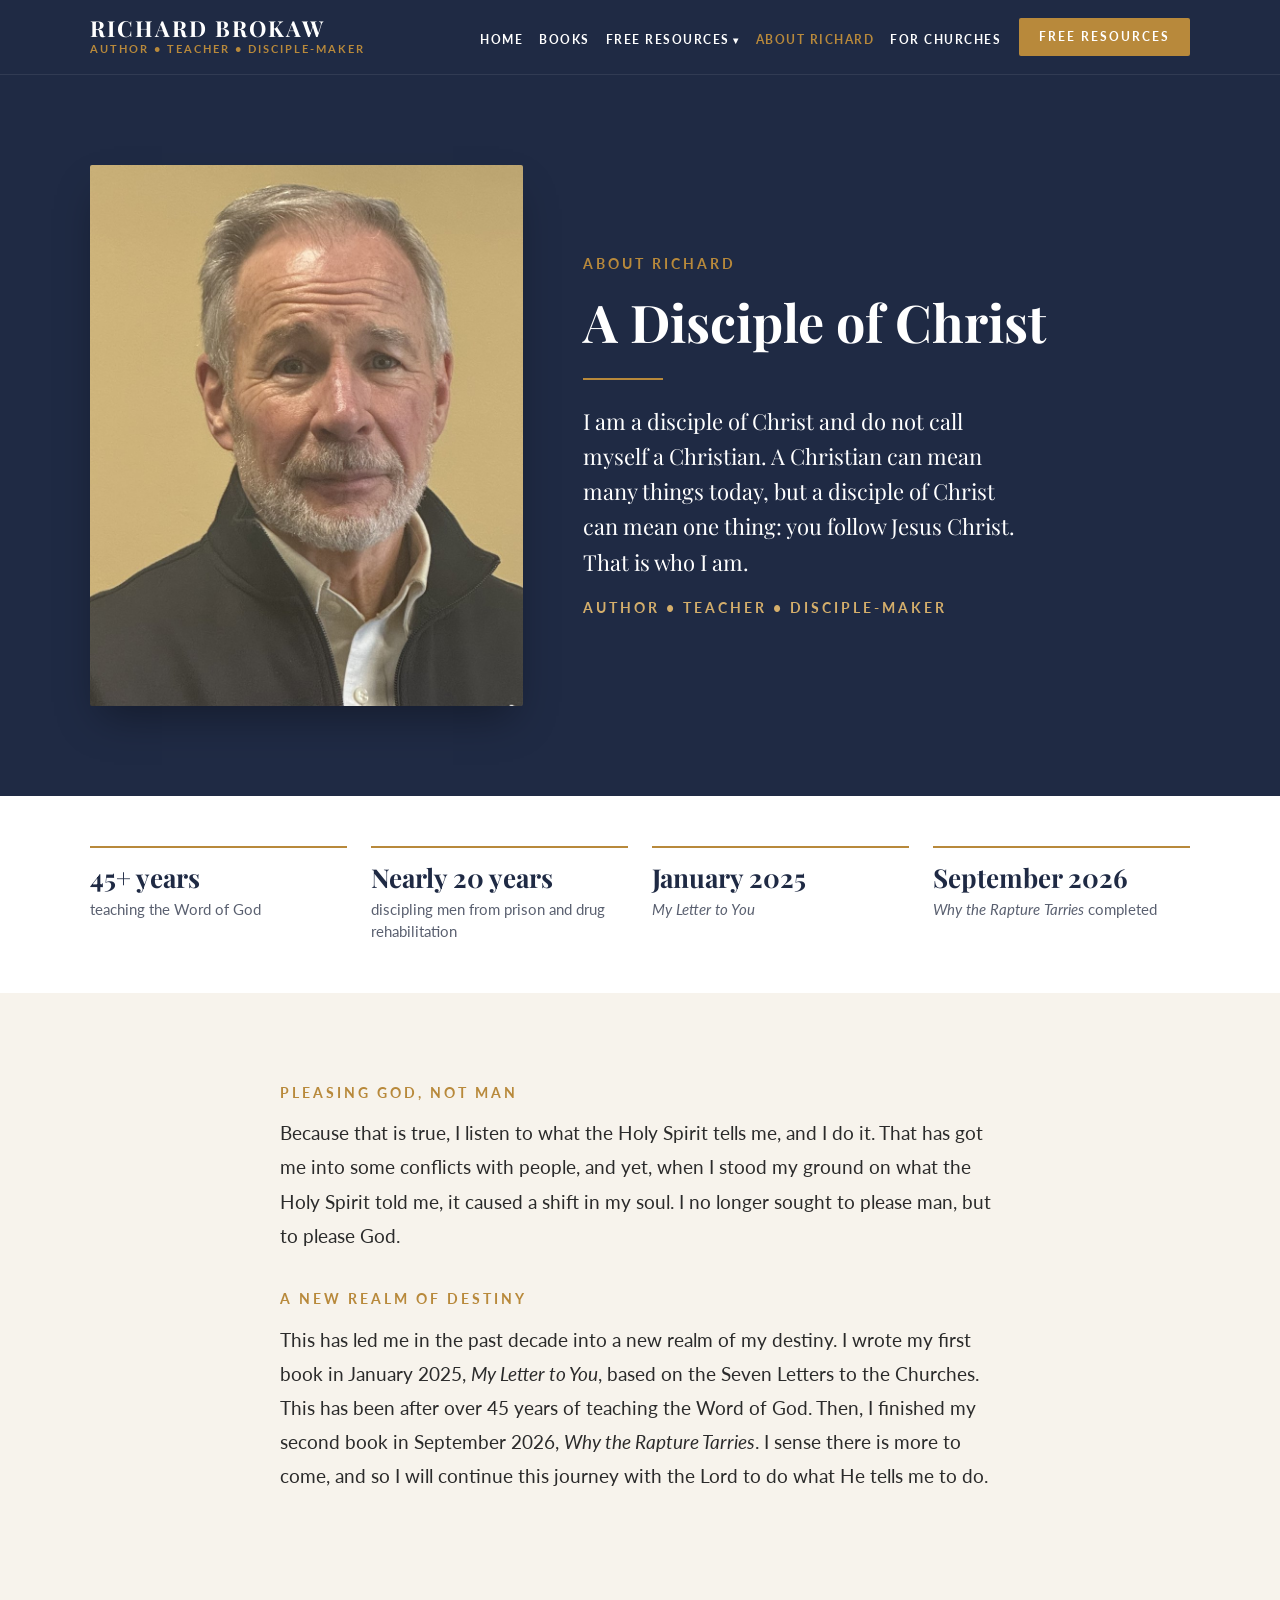
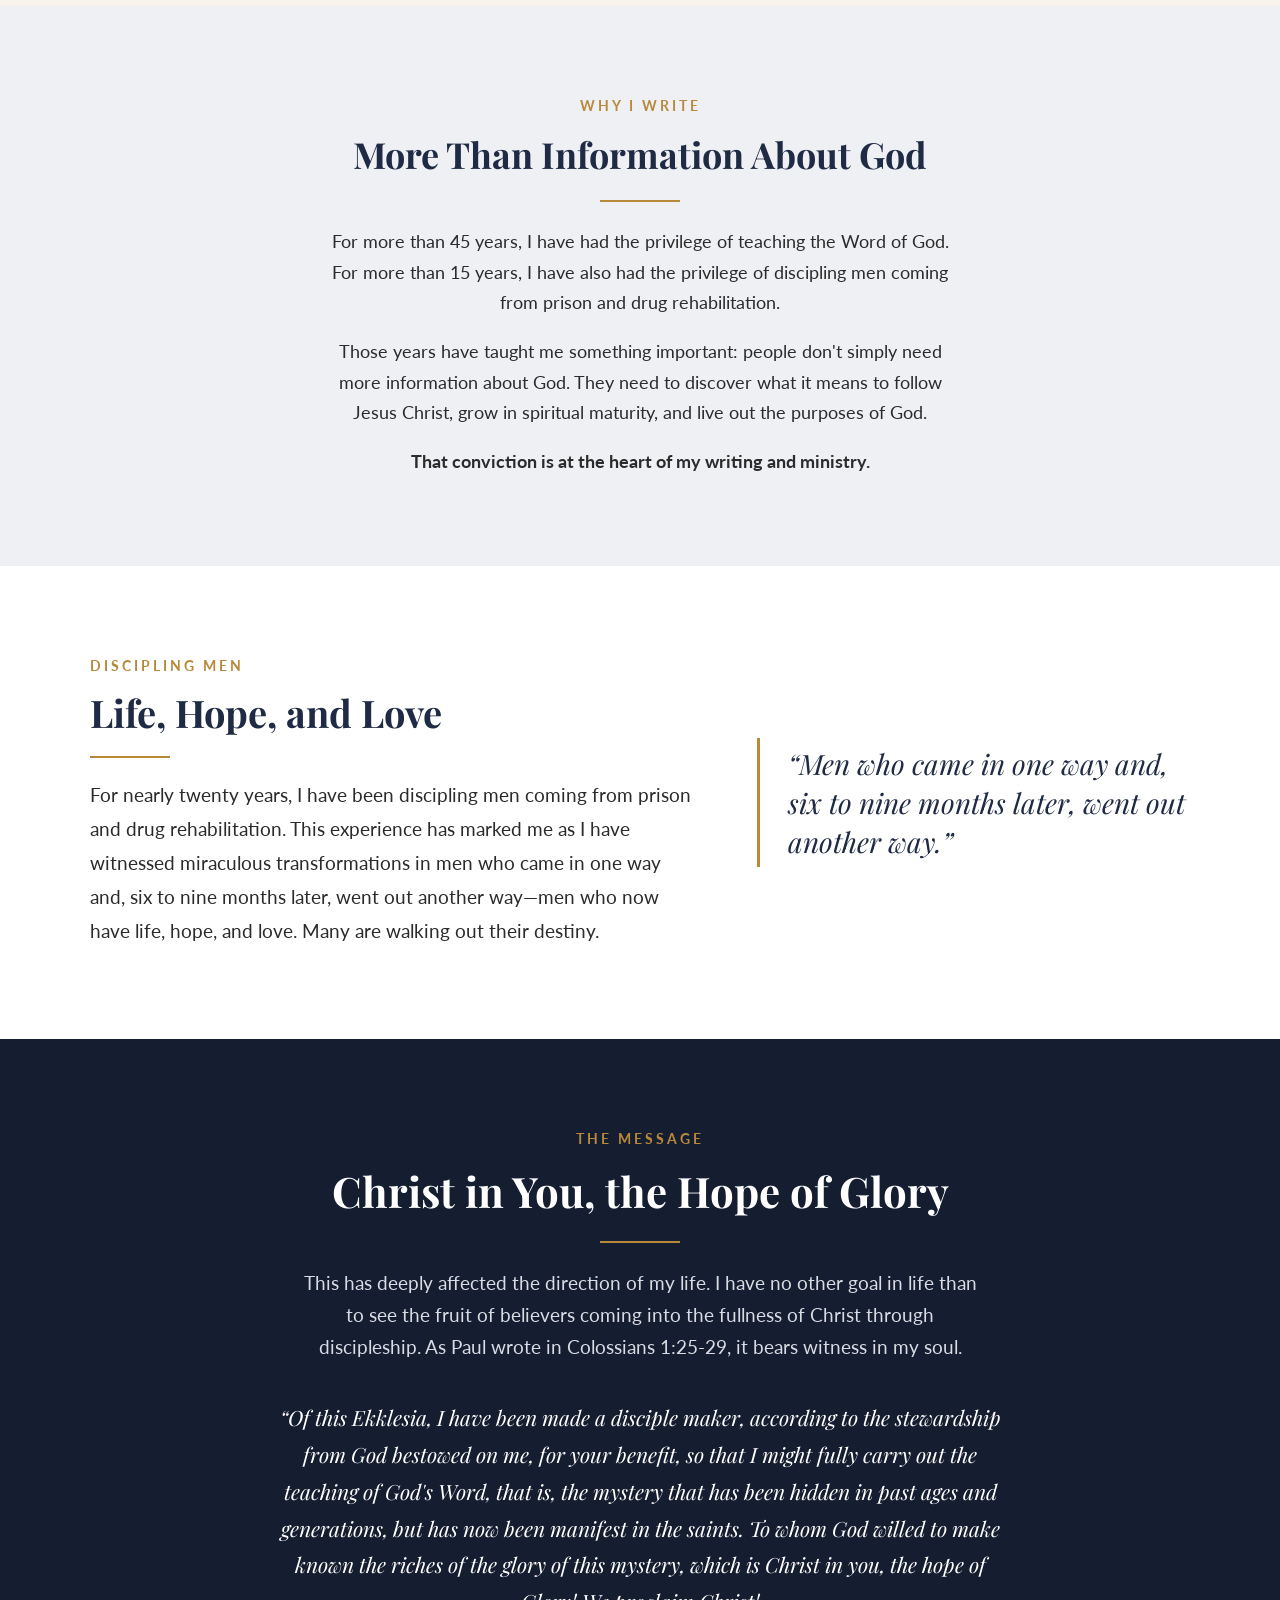
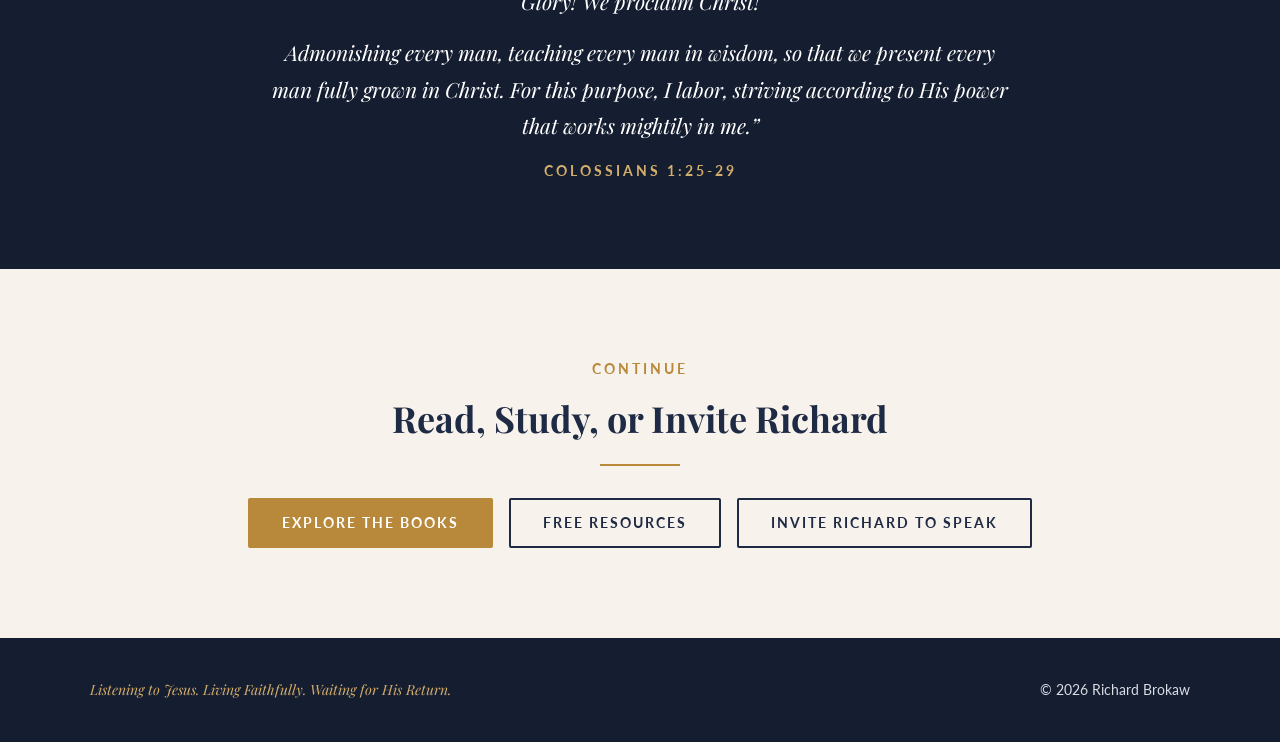
==== about-richard/index.html @ 41c7e585 "Richard Brokaw website for GitHub Pages Static site: home, books (with interactive sample reader), a" ====
<!DOCTYPE html>

<html lang="en"><head>
<meta charset="utf-8"/>
<meta content="width=device-width, initial-scale=1, viewport-fit=cover" name="viewport"/>

<title>About Richard · Richard Brokaw</title><meta content="Richard Brokaw: a disciple of Christ, Bible teacher for more than 45 years, and a disciple-maker among men coming from prison and drug rehabilitation." name="description"/>
<link href="https://fonts.googleapis.com/css2?family=Lato:ital,wght@0,400;0,700;1,400&amp;family=Playfair+Display:ital,wght@0,700;1,400&amp;display=swap" rel="stylesheet"/>
<link href="../assets/site.css" rel="stylesheet"/>
<style>:root{padding-top:env(safe-area-inset-top,0px);padding-bottom:env(safe-area-inset-bottom,0px);color-scheme:light} [hidden]{display:none!important} img{max-width:100%}</style>
<link href="../assets/favicon.svg" rel="icon" type="image/svg+xml"/><meta content="#1F2A44" name="theme-color"/></head><body>

<header>
<div class="wrap head">
<a class="brand" href="../"><b>Richard Brokaw</b><span>Author • Teacher • Disciple-Maker</span></a>
<button aria-controls="site-nav" aria-expanded="false" class="menu-toggle" id="menu-toggle">Menu</button>
<nav aria-label="Main" id="site-nav">
<ul>
<li><a href="../">Home</a></li>
<li><a href="../books/">Books</a></li>
<li class="has-sub"><a href="../free_resources/">Free Resources</a><ul class="sub">
<li><a href="../free_resources/">All Free Resources</a></li>
<li><a href="../free_resources/prayer_for_the_babies/">Prayer for the Babies</a></li></ul></li>
<li><a aria-current="page" href="../about-richard/">About Richard</a></li>
<li><a href="../#ministry">For Churches</a></li>
</ul>
<a class="btn" href="../free_resources/">Free Resources</a>
</nav>
</div>
</header>
<main>
<section class="dark ab-hero">
<div class="wrap grid">
<img alt="Richard Brokaw" class="photo shot" height="1125" src="../images/richard-headshot.jpg" width="900"/>
<div class="stack">
<p class="eyebrow">About Richard</p>
<h1>A Disciple of Christ</h1>
<hr class="rule"/>
<p class="open">I am a disciple of Christ and do not call myself a Christian. A Christian can mean many things today, but a disciple of Christ can mean one thing: you follow Jesus Christ. That is who I am.</p>
<p class="eyebrow" style="color:var(--gold-soft)">Author • Teacher • Disciple-Maker</p>
</div>
</div>
</section>
<section aria-label="Milestones" class="miles">
<div class="wrap">
<div class="mile"><b>45+ years</b><span>teaching the Word of God</span></div><div class="mile"><b>Nearly 20 years</b><span>discipling men from prison and drug rehabilitation</span></div><div class="mile"><b>January 2025</b><span><em>My Letter to You</em></span></div><div class="mile"><b>September 2026</b><span><em>Why the Rapture Tarries</em> completed</span></div>
</div>
</section>
<section class="story">
<div class="wrap">
<p class="eyebrow">Pleasing God, Not Man</p>
<p>Because that is true, I listen to what the Holy Spirit tells me, and I do it. That has got me into some conflicts with people, and yet, when I stood my ground on what the Holy Spirit told me, it caused a shift in my soul. I no longer sought to please man, but to please God.</p>
<p class="eyebrow">A New Realm of Destiny</p>
<p>This has led me in the past decade into a new realm of my destiny. I wrote my first book in January 2025, <em>My Letter to You</em>, based on the Seven Letters to the Churches. This has been after over 45 years of teaching the Word of God. Then, I finished my second book in September 2026, <em>Why the Rapture Tarries</em>. I sense there is more to come, and so I will continue this journey with the Lord to do what He tells me to do.</p>
</div>
</section>
<section class="why alt" id="why-i-write">
<div class="wrap center stack">
<p class="eyebrow">Why I Write</p>
<h2>More Than Information About God</h2>
<hr class="rule"/>
<div class="copy">
<p>For more than 45 years, I have had the privilege of teaching the Word of God. For more than 15 years, I have also had the privilege of discipling men coming from prison and drug rehabilitation.</p>
<p>Those years have taught me something important: people don't simply need more information about God. They need to discover what it means to follow Jesus Christ, grow in spiritual maturity, and live out the purposes of God.</p>
<p><strong>That conviction is at the heart of my writing and ministry.</strong></p>
</div>
</div>
</section>
<section class="men">
<div class="wrap grid">
<div class="copy">
<p class="eyebrow">Discipling Men</p>
<h2>Life, Hope, and Love</h2>
<hr class="rule"/>
<p>For nearly twenty years, I have been discipling men coming from prison and drug rehabilitation. This experience has marked me as I have witnessed miraculous transformations in men who came in one way and, six to nine months later, went out another way—men who now have life, hope, and love. Many are walking out their destiny.</p>
</div>
<blockquote>“Men who came in one way and, six to nine months later, went out another way.”</blockquote>
</div>
</section>
<section class="dark msg" id="the-message">
<div class="wrap narrow center stack">
<p class="eyebrow">The Message</p>
<h2>Christ in You, the Hope of Glory</h2>
<hr class="rule"/>
<p class="goal">This has deeply affected the direction of my life. I have no other goal in life than to see the fruit of believers coming into the fullness of Christ through discipleship. As Paul wrote in Colossians 1:25-29, it bears witness in my soul.</p>
<blockquote><p>“Of this Ekklesia, I have been made a disciple maker, according to the stewardship from God bestowed on me, for your benefit, so that I might fully carry out the teaching of God's Word, that is, the mystery that has been hidden in past ages and generations, but has now been manifest in the saints. To whom God willed to make known the riches of the glory of this mystery, which is Christ in you, the hope of Glory! We proclaim Christ!</p><p>Admonishing every man, teaching every man in wisdom, so that we present every man fully grown in Christ. For this purpose, I labor, striving according to His power that works mightily in me.”</p></blockquote>
<cite>Colossians 1:25-29</cite>
</div>
</section>
<section class="next">
<div class="wrap center stack">
<p class="eyebrow">Continue</p>
<h2>Read, Study, or Invite Richard</h2>
<hr class="rule"/>
<div class="btn-row" style="justify-content:center">
<a class="btn" href="../books/">Explore the Books</a>
<a class="btn ghost" href="../free_resources/">Free Resources</a>
<a class="btn ghost" href="../#ministry">Invite Richard to Speak</a>
</div>
</div>
</section>
</main>
<footer><div class="wrap"><span><em>Listening to Jesus. Living Faithfully. Waiting for His Return.</em></span><span>© 2026 Richard Brokaw</span></div></footer>

<script src="../assets/config.js"></script><script src="../assets/site.js"></script></body></html>
---- assets/site.css ----
/* Layout: full-width colour bands, 1140px content column, alternating navy / light sections like the Elementor build.
   Single-theme on purpose: this previews the real site's fixed palette. */
:root {
  --navy: #1F2A44;
  --navy-dark: #151D30;
  --gold: #B8893B;
  --gold-soft: #D4AE6B;
  --cream: #F7F3EC;
  --mist: #EEF0F4;
  --white: #FFFFFF;
  --ink: #2B2B2B;
  --muted: #5A6070;
  --on-dark: #D9DCE3;
  --line: #E3DCCD;
  --display: "Playfair Display", Georgia, "Times New Roman", serif;
  --body: "Lato", "Helvetica Neue", Arial, sans-serif;
}
* { box-sizing: border-box; }
html { scroll-behavior: smooth; }
@media (prefers-reduced-motion: reduce) { html { scroll-behavior: auto; } }
body { background: var(--white); color: var(--ink); font: 18px/1.7 var(--body); margin: 0; }
a { color: inherit; }
h1, h2, h3 { font-family: var(--display); font-weight: 700; margin: 0; text-wrap: balance; line-height: 1.2; }
p { margin: 0; }
.wrap { max-width: 1140px; margin: 0 auto; padding-left: max(20px, env(safe-area-inset-left, 0px)); padding-right: max(20px, env(safe-area-inset-right, 0px)); }
.narrow { max-width: 820px; }
section { padding-block: 90px; }
.center { text-align: center; }
.eyebrow { font: 700 14px/1.4 var(--body); letter-spacing: 3px; text-transform: uppercase; color: var(--gold); }
.rule { width: 80px; height: 2px; background: var(--gold); border: 0; margin: 6px 0; }
.center .rule { margin-inline: auto; }
.stack { display: flex; flex-direction: column; gap: 18px; }
.center.stack { align-items: center; }
.btn { display: inline-block; font: 700 14px/1 var(--body); letter-spacing: 2px; text-transform: uppercase; text-decoration: none;
  padding: 16px 32px; border: 2px solid var(--gold); background: var(--gold); color: var(--white); border-radius: 2px; transition: background .2s, color .2s, border-color .2s; }
.btn:hover { background: var(--navy-dark); border-color: var(--navy-dark); }
.btn.ghost { background: transparent; color: var(--navy); border-color: var(--navy); }
.btn.ghost:hover { background: var(--navy); color: var(--white); }
.dark .btn.ghost { color: var(--white); border-color: var(--white); }
.dark .btn.ghost:hover { background: var(--white); color: var(--navy); }
.dark .btn:hover { background: var(--white); border-color: var(--white); color: var(--navy); }
.btn:focus-visible, a:focus-visible, button:focus-visible, input:focus-visible { outline: 3px solid var(--gold-soft); outline-offset: 3px; }
.textlink { color: var(--gold); font: 700 14px/1.4 var(--body); letter-spacing: 2px; text-transform: uppercase; text-decoration: none; }
.textlink:hover { text-decoration: underline; }
.dark { background: var(--navy); color: var(--on-dark); }
.dark h1, .dark h2, .dark h3 { color: var(--white); }

/* demo banner */
.demo-bar { background: var(--gold); color: var(--navy-dark); font: 700 13px/1.4 var(--body); text-align: center; padding: 8px 16px; letter-spacing: .5px; }

/* header */
header { background: var(--navy); position: sticky; top: env(safe-area-inset-top, 0px); z-index: 10; border-bottom: 1px solid rgba(255,255,255,.08); }
.head { display: flex; align-items: center; justify-content: space-between; gap: 20px; padding-block: 16px; }
.brand { text-decoration: none; display: flex; flex-direction: column; min-width: 0; }
.brand b { font: 700 22px/1.1 var(--display); letter-spacing: 2px; color: var(--white); text-transform: uppercase; }
.brand span { font: 700 11px/1.6 var(--body); letter-spacing: 2px; color: var(--gold); text-transform: uppercase; }
nav { display: flex; align-items: center; gap: 18px; }
nav ul { display: flex; gap: 16px; list-style: none; margin: 0; padding: 0; }
nav ul a { white-space: nowrap; color: var(--white); font: 700 12px/1 var(--body); letter-spacing: 1.5px; text-transform: uppercase; text-decoration: none; }
nav ul a:hover { color: var(--gold); }
nav .btn { padding: 11px 18px; font-size: 12px; white-space: nowrap; }
.menu-toggle { flex-shrink: 0; display: none; background: none; border: 1px solid rgba(255,255,255,.4); color: var(--white); font: 700 12px var(--body); letter-spacing: 2px; padding: 10px 14px; text-transform: uppercase; cursor: pointer; }
@media (max-width: 1240px) {
  .menu-toggle { display: block; }
  nav { display: none; position: absolute; left: 0; right: 0; top: 100%; background: var(--navy-dark); flex-direction: column; align-items: stretch;
    padding: 20px max(20px, env(safe-area-inset-right, 0px)) 24px max(20px, env(safe-area-inset-left, 0px)); gap: 16px; }
  nav.open { display: flex; }
  nav ul { flex-direction: column; gap: 14px; }
  nav .btn { text-align: center; }
}

/* placeholders */
.ph { background: repeating-linear-gradient(135deg, #2c3a5c 0 14px, #283553 14px 28px); color: var(--on-dark); display: grid; place-items: center; text-align: center;
  font: 700 13px/1.5 var(--body); letter-spacing: 2px; text-transform: uppercase; padding: 20px; box-shadow: 0 20px 40px -10px rgba(0,0,0,.35); max-width: 100%; }
.ph small { display: block; font-weight: 400; letter-spacing: .5px; text-transform: none; opacity: .8; margin-top: 4px; }
.cover { aspect-ratio: 2 / 3; }
.cover.light { background: repeating-linear-gradient(135deg, #e7e2d6 0 14px, #ece7dc 14px 28px); color: var(--muted); }

/* hero */
.hero .grid { display: grid; grid-template-columns: 4fr 5.5fr; gap: 60px; align-items: center; }
.hero .photo { aspect-ratio: 4 / 5; }
.hero h1 { font-size: clamp(34px, 4.6vw, 50px); line-height: 1.15; }
.hero .lead { max-width: 56ch; }
.books-mini { display: grid; grid-template-columns: 1fr 1fr; gap: 24px; }
.books-mini div { border-left: 3px solid var(--gold); padding-left: 16px; }
.books-mini h3 { font-size: 22px; }
.books-mini p { color: var(--gold-soft); font-style: italic; font-size: 16px; line-height: 1.4; margin-top: 4px; }
.btn-row { display: flex; flex-wrap: wrap; gap: 16px; margin-top: 8px; }

/* why */
.why { background: var(--cream); }
.why h2 { font-size: clamp(28px, 3.4vw, 36px); color: var(--navy); }
.why .copy { max-width: 62ch; display: flex; flex-direction: column; gap: 18px; }

/* two books */
.two { background: var(--mist); }
.two h2 { font-size: clamp(30px, 4vw, 42px); color: var(--navy); }
.cards { display: grid; grid-template-columns: 1fr 1fr; gap: 40px; margin-top: 16px; text-align: left; }
.card { background: var(--white); border-top: 4px solid var(--gold); padding: 40px 36px; display: flex; flex-direction: column; gap: 12px; box-shadow: 0 10px 30px rgba(31,42,68,.10); min-width: 0; }
.card .cover { width: 70%; margin: 0 auto 8px; }
.card h3 { font-size: clamp(26px, 2.6vw, 30px); color: var(--navy); }
.card p { font-size: 17px; }
.card .textlink { margin-top: auto; padding-top: 6px; }
.bridge { max-width: 760px; margin: 30px auto 0; display: flex; flex-direction: column; align-items: center; gap: 14px; }
.bridge blockquote { margin: 0; font: italic 400 clamp(20px, 2.4vw, 24px)/1.5 var(--display); color: var(--navy); }
.bridge .rule { width: 120px; }
.bridge p { color: var(--muted); font-size: 17px; }

/* ekklesia */
.ekk { background: var(--navy-dark); }
.ekk h2 { font-size: clamp(30px, 4.2vw, 44px); }
.ekk .copy { font-size: 19px; display: flex; flex-direction: column; gap: 18px; max-width: 62ch; }
.marks { display: flex; flex-wrap: wrap; justify-content: center; gap: 10px 28px; font: 700 13px var(--body); letter-spacing: 3px; text-transform: uppercase; color: var(--gold); }

/* featured */
.feat .grid { display: grid; grid-template-columns: 4fr 5.5fr; gap: 60px; align-items: center; }
.feat .cover { width: 80%; margin: 0 auto; }
.feat h2 { font-size: clamp(30px, 4vw, 42px); color: var(--navy); }
.feat h3.tag { font: 700 clamp(17px, 1.8vw, 20px)/1.4 var(--body); letter-spacing: 1.5px; text-transform: uppercase; color: var(--gold); }
.feat .copy { display: flex; flex-direction: column; gap: 16px; max-width: 58ch; }
.soon { border: 1px solid var(--line); background: var(--cream); padding: 18px 20px; display: flex; flex-direction: column; gap: 6px; max-width: 520px; }
.soon .eyebrow { color: var(--navy); }
.soon p { color: var(--muted); font-size: 16px; }
.soon a { color: var(--gold); font-weight: 700; }

/* resources */
.res { background: var(--cream); }
.res h2 { font-size: clamp(30px, 4vw, 42px); color: var(--navy); }
.res .lead { color: var(--muted); max-width: 62ch; }
.rcards { display: grid; grid-template-columns: repeat(3, 1fr); gap: 30px; margin-top: 16px; text-align: left; }
.rcard { background: var(--white); border: 1px solid var(--line); padding: 36px 30px; display: flex; flex-direction: column; gap: 10px; min-width: 0; }
.rcard h3 { font-size: 22px; color: var(--navy); }
.rcard .rule { width: 50px; }
.rcard p { font-size: 16px; }
.rcard .foot { margin-top: auto; padding-top: 6px; }
.rcard .later { font: 700 13px var(--body); letter-spacing: 3px; text-transform: uppercase; color: var(--muted); }
.join { background: var(--navy); border-radius: 4px; padding: 50px 30px; margin-top: 50px; display: flex; flex-direction: column; align-items: center; gap: 14px; text-align: center; color: var(--on-dark); }
.join h2 { color: var(--white); font-size: clamp(26px, 3vw, 32px); }
.join > p { font-size: 17px; max-width: 56ch; }
form.signup { display: flex; flex-wrap: wrap; gap: 12px; justify-content: center; width: 100%; max-width: 620px; margin-top: 6px; }
form.signup label { position: absolute; width: 1px; height: 1px; overflow: hidden; clip: rect(0 0 0 0); }
form.signup input { flex: 1 1 180px; min-width: 0; font: 16px var(--body); padding: 14px 16px; border: 1px solid rgba(255,255,255,.3); background: var(--white); color: var(--ink); border-radius: 2px; }
form.signup .btn { cursor: pointer; }
.formnote { font-size: 14px; color: var(--gold-soft); min-height: 1.5em; }

/* ministry */
.min h2 { font-size: clamp(32px, 4.2vw, 44px); color: var(--navy); }
.min .sub { color: var(--muted); font-style: italic; font-size: 19px; }
.pillars { display: grid; grid-template-columns: repeat(4, 1fr); gap: 20px; margin-top: 10px; }
.pillar { display: flex; flex-direction: column; align-items: center; gap: 12px; padding: 20px 10px; text-align: center; min-width: 0; }
.pillar svg { width: 40px; height: 40px; stroke: var(--gold); fill: none; stroke-width: 1.6; stroke-linecap: round; stroke-linejoin: round; }
.pillar h3 { font-size: 22px; color: var(--navy); }
.pillar p { font-size: 16px; line-height: 1.6; }

/* video */
.vid .narrow { max-width: 900px; }
.vid h2 { font-size: clamp(28px, 3.6vw, 38px); }
.video { width: 100%; aspect-ratio: 16 / 9; border-radius: 4px; display: grid; place-items: center; gap: 0; }
.play { width: 78px; height: 78px; border-radius: 50%; border: 2px solid var(--gold); display: grid; place-items: center; margin-bottom: 14px; }
.play::after { content: ""; border-left: 22px solid var(--gold); border-top: 13px solid transparent; border-bottom: 13px solid transparent; margin-left: 6px; }

/* footer */
footer { background: var(--navy-dark); color: var(--on-dark); padding-block: 40px; font-size: 14px; }
footer .wrap { display: flex; flex-wrap: wrap; justify-content: space-between; gap: 12px; }
footer em { font-family: var(--display); color: var(--gold-soft); }

/* responsive */
@media (max-width: 900px) {
  section { padding-block: 64px; }
  .hero .grid, .feat .grid { grid-template-columns: 1fr; gap: 40px; }
  .hero .photo { max-width: 420px; width: 100%; margin: 0 auto; }
  .feat .cover { max-width: 300px; }
  .cards { grid-template-columns: 1fr; }
  .rcards { grid-template-columns: 1fr; }
  .pillars { grid-template-columns: 1fr 1fr; }
}
@media (max-width: 540px) {
  section { padding-block: 48px; }
  .books-mini { grid-template-columns: 1fr; }
  .pillars { grid-template-columns: 1fr; }
  .card { padding: 30px 22px; }
  .btn-row { flex-direction: column; align-items: stretch; text-align: center; }
  .head { padding-block: 12px; }
  .brand b { font-size: 18px; }
}

/* ---- free resources pages ---- */
.fr-hero { text-align: center; }
.fr-hero h1 { font-size: clamp(34px, 4.6vw, 50px); }
.fr-hero .lead { max-width: 60ch; margin: 0 auto; font-size: 19px; }
.steps { display: grid; grid-template-columns: repeat(3, 1fr); gap: 30px; margin-top: 30px; text-align: left; }
.step { border-top: 1px solid rgba(255,255,255,.18); padding-top: 18px; display: flex; flex-direction: column; gap: 6px; min-width: 0; }
.step b { font: 700 34px/1 var(--display); color: var(--gold); }
.step h3 { font-size: 20px; }
.step p { font-size: 16px; line-height: 1.6; }
.lib { background: var(--cream); }
.lib-head h2 { font-size: clamp(30px, 4vw, 40px); color: var(--navy); }
.group { display: flex; flex-direction: column; gap: 18px; }
.group + .group { margin-top: 44px; }
.group-head h2 { font-size: clamp(24px, 3vw, 30px); color: var(--navy); }
.group-head p { color: var(--muted); font-size: 16px; }
.rgrid { display: grid; grid-template-columns: repeat(var(--n, 3), 1fr); gap: 24px; }
.group-row { display: grid; grid-template-columns: 2fr 1fr; gap: 24px; margin-bottom: 44px; }
.group-row .group + .group { margin-top: 0; }
.res-card { background: var(--white); border: 1px solid var(--line); padding: 18px 18px 26px; display: flex; flex-direction: column; gap: 10px; min-width: 0; transition: box-shadow .2s, transform .2s; }
.res-card:hover { box-shadow: 0 14px 30px rgba(31,42,68,.12); transform: translateY(-2px); }
@media (prefers-reduced-motion: reduce) { .res-card, .res-card:hover { transition: none; transform: none; } }
.thumb { aspect-ratio: 4 / 3; overflow: hidden; border: 1px solid var(--line); background: var(--white); }
.thumb img { width: 100%; height: 100%; object-fit: cover; object-position: top center; display: block; }
.res-card .eyebrow { font-size: 12px; letter-spacing: 2px; }
.res-card h3 { font-size: 22px; color: var(--navy); }
.res-card p.desc { font-size: 16px; line-height: 1.6; }
.res-card .foot { margin-top: auto; padding-top: 6px; }
.res-card .btn { padding: 13px 22px; font-size: 13px; }
.unlock { background: var(--navy-dark); color: var(--on-dark); }
.unlock h2 { font-size: clamp(28px, 3.6vw, 38px); }
.unlock .lead { max-width: 60ch; font-size: 17px; }
.fine { font-size: 14px; color: var(--gold-soft); }
.coming h2 { font-size: clamp(26px, 3.4vw, 34px); color: var(--navy); }
.coming .sub { color: var(--muted); }
.cgrid { display: grid; grid-template-columns: repeat(3, 1fr); gap: 24px; margin-top: 10px; text-align: left; }
.ccard { border: 1px dashed #C9BFA9; padding: 28px 26px; display: flex; flex-direction: column; gap: 8px; min-width: 0; }
.ccard h3 { font-size: 21px; color: var(--navy); }
.ccard p { color: var(--muted); font-size: 16px; line-height: 1.6; }
.ccard .eyebrow { color: var(--muted); font-size: 12px; margin-top: auto; padding-top: 4px; }
.group-cta { text-align: center; display: flex; flex-direction: column; align-items: center; gap: 12px; margin-top: 50px; }
.group-cta h3 { font-size: 24px; color: var(--navy); }
.group-cta p { color: var(--muted); }
@media (max-width: 900px) { .group-row { grid-template-columns: 1fr; gap: 44px; } .rgrid, .cgrid { grid-template-columns: 1fr 1fr; } .steps { grid-template-columns: 1fr; gap: 18px; } }
@media (max-width: 600px) { .rgrid, .cgrid { grid-template-columns: 1fr; } }

.ab-hero .grid { display: grid; grid-template-columns: 4fr 5.6fr; gap: 60px; align-items: center; }
.ab-hero .photo { aspect-ratio: 4 / 5; }
.ab-hero h1 { font-size: clamp(36px, 4.8vw, 52px); }
.ab-hero .open { font: 400 clamp(19px, 2vw, 22px)/1.6 var(--display); color: var(--white); max-width: 34ch; }
.miles { padding-block: 50px; }
.miles .wrap { display: grid; grid-template-columns: repeat(4, 1fr); gap: 24px; }
.mile { border-top: 2px solid var(--gold); padding-top: 14px; min-width: 0; }
.mile b { display: block; font: 700 26px/1.2 var(--display); color: var(--navy); }
.mile span { display: block; color: var(--muted); font-size: 15px; line-height: 1.5; margin-top: 4px; }
.story { background: var(--cream); }
.story .wrap { max-width: 760px; display: flex; flex-direction: column; gap: 14px; }
.story p:not(.eyebrow) { font-size: 19px; line-height: 1.8; }
.story .eyebrow + p { margin-bottom: 22px; }
.men .grid { display: grid; grid-template-columns: 5.6fr 4fr; gap: 60px; align-items: center; }
.men h2 { font-size: clamp(28px, 3.6vw, 38px); color: var(--navy); }
.men .copy { display: flex; flex-direction: column; gap: 14px; }
.men .copy p:not(.eyebrow) { font-size: 19px; line-height: 1.8; }
.men blockquote { margin: 0; border-left: 3px solid var(--gold); padding: 6px 0 6px 28px; font: italic 400 clamp(22px, 2.6vw, 28px)/1.4 var(--display); color: var(--navy); }
.msg { background: var(--navy-dark); }
.msg h2 { font-size: clamp(30px, 4vw, 42px); }
.msg .goal { font-size: 19px; max-width: 62ch; }
.msg blockquote { margin: 18px 0 0; font: italic 400 clamp(19px, 2.1vw, 21px)/1.75 var(--display); color: var(--white); max-width: 62ch; display: flex; flex-direction: column; gap: 14px; }
.msg cite { font: 700 14px var(--body); letter-spacing: 3px; text-transform: uppercase; color: var(--gold-soft); font-style: normal; }
.next h2 { font-size: clamp(28px, 3.4vw, 36px); color: var(--navy); }
.next { background: var(--cream); }
@media (max-width: 900px) {
  .ab-hero .grid, .men .grid { grid-template-columns: 1fr; gap: 40px; }
  .ab-hero .photo { max-width: 400px; width: 100%; margin: 0 auto; }
  .miles .wrap { grid-template-columns: 1fr 1fr; }
}
@media (max-width: 480px) { .miles .wrap { grid-template-columns: 1fr; } }

/* real images */
img.shot { display: block; width: 100%; height: auto; max-width: 100%; box-shadow: 0 20px 40px -10px rgba(0,0,0,.35); }
img.photo.shot { aspect-ratio: 4 / 5; object-fit: cover; object-position: center 25%; border-radius: 2px; }
img.cover.shot { aspect-ratio: 2 / 3; object-fit: cover; }

.why.alt { background: var(--mist); }


.bk-hero { text-align: center; }
.bk-hero h1 { font-size: clamp(34px, 4.6vw, 50px); }
.bk-hero blockquote { margin: 0 auto; max-width: 40ch; font: italic 400 clamp(19px, 2.2vw, 22px)/1.5 var(--display); color: var(--on-dark); }
.bk-jump { display: flex; flex-wrap: wrap; gap: 14px; justify-content: center; margin-top: 8px; }
.bk { padding-block: 80px 90px; }
.bk.alt { background: var(--cream); }
.bk-head { text-align: center; display: flex; flex-direction: column; align-items: center; gap: 10px; margin-bottom: 26px; }
.bk-head h2 { font-size: clamp(30px, 4vw, 42px); color: var(--navy); }
.bk-head .sub { font: italic 400 clamp(17px, 2vw, 20px)/1.45 var(--display); color: var(--muted); max-width: 46ch; }
.bk-body { max-width: 680px; margin: 30px auto 0; display: flex; flex-direction: column; align-items: center; gap: 16px; text-align: center; }
.bk-body .copy { display: flex; flex-direction: column; gap: 14px; }
.rb-buy { min-width: 260px; text-align: center; }
.rb-buy.is-soon { background: transparent; color: var(--muted); border-color: #C9BFA9; cursor: default; }
.rb-buy.is-soon:hover { background: transparent; border-color: #C9BFA9; }
.rb-note { font-size: 14px; color: var(--muted); }
.rb-note a { color: var(--gold); font-weight: 700; }
.rb-details { display: flex; flex-wrap: wrap; justify-content: center; gap: 8px 28px; margin: 4px 0 0; font-size: 14px; color: var(--muted); }
.rb-details div { display: flex; gap: 8px; }
.rb-details dt { font-weight: 700; color: var(--navy); }
.rb-details dd { margin: 0; font-variant-numeric: tabular-nums; }
.bk-close { text-align: center; }
.bk-close h2 { font-size: clamp(26px, 3.4vw, 34px); color: var(--navy); }

.pr-hero { background: var(--navy-dark); text-align: center; }
.pr-hero h1 { font-size: clamp(32px, 4.6vw, 50px); max-width: 20ch; margin-inline: auto; }
.pr-hero .lead { max-width: 56ch; margin: 0 auto; font-size: 19px; }
.pr-text { background: var(--cream); }
.pr-text .wrap { max-width: 980px; }
.pr-body { display: flex; flex-direction: column; gap: 26px; margin-top: 10px; }
.pr-row { display: grid; grid-template-columns: 220px 1fr; gap: 36px; align-items: start; }
.pr-label { font: 700 12px/1.5 var(--body); letter-spacing: 2px; text-transform: uppercase; color: var(--gold); padding-top: 6px; border-top: 2px solid var(--gold); }
.pr-row p.pr-p { font: 400 clamp(18px, 1.9vw, 20px)/1.85 var(--display); color: var(--ink); max-width: 64ch; min-width: 0; }
.pr-sal { font: italic 400 24px/1.4 var(--display); color: var(--navy); }
.pr-amen { text-align: center; margin-top: 34px; display: flex; flex-direction: column; align-items: center; gap: 12px; }
.pr-ways h2 { font-size: clamp(28px, 3.6vw, 38px); color: var(--navy); }
.ways { display: grid; grid-template-columns: repeat(3, 1fr); gap: 30px; margin-top: 14px; text-align: left; }
.way { border-top: 2px solid var(--gold); padding-top: 16px; display: flex; flex-direction: column; gap: 8px; min-width: 0; }
.way h3 { font-size: 21px; color: var(--navy); }
.way p { font-size: 16px; line-height: 1.6; color: var(--ink); }
.share { display: flex; flex-wrap: wrap; gap: 10px; align-items: center; margin-top: 6px; }
.share input { flex: 1 1 200px; min-width: 0; font: 14px var(--body); padding: 11px 12px; border: 1px solid var(--line); background: var(--white); color: var(--ink); border-radius: 2px; }
.share button { cursor: pointer; padding: 12px 18px; font-size: 12px; }
.share-note { font-size: 13px; color: var(--muted); min-height: 1.4em; }
.pr-join { background: var(--navy); }
.pr-join h2 { font-size: clamp(28px, 3.6vw, 36px); }
.pr-join .lead { max-width: 56ch; font-size: 17px; }
.feat-prayer { background: var(--white); border: 1px solid var(--line); border-top: 4px solid var(--gold); display: grid; grid-template-columns: 200px 1fr; gap: 30px; align-items: center; padding: 26px; margin-bottom: 50px; text-align: left; }
.feat-prayer .thumb { aspect-ratio: 4 / 3; }
.feat-prayer h2 { font-size: clamp(24px, 2.8vw, 30px); color: var(--navy); }
.feat-prayer p.d { font-size: 16px; line-height: 1.6; color: var(--ink); max-width: 60ch; }
.feat-prayer .txt { display: flex; flex-direction: column; gap: 10px; align-items: flex-start; min-width: 0; }
@media (max-width: 900px) {
  .pr-row { grid-template-columns: 1fr; gap: 10px; }
  .pr-label { border-top: 0; padding-top: 0; }
  .ways { grid-template-columns: 1fr; gap: 22px; }
  .feat-prayer { grid-template-columns: 1fr; }
  .feat-prayer .thumb { max-width: 320px; }
}

/* dropdown under Free Resources */
nav li.has-sub { position: relative; }
nav li.has-sub > a::after { content: " ▾"; font-size: 10px; }
nav ul.sub { display: none; position: absolute; top: 100%; left: -16px; min-width: 240px; flex-direction: column; gap: 0;
  background: var(--navy-dark); padding: 10px 0; margin: 0; list-style: none; box-shadow: 0 12px 24px rgba(0,0,0,.3); z-index: 20; }
nav ul.sub li a { display: block; padding: 10px 16px; }
nav li.has-sub:hover > ul.sub, nav li.has-sub:focus-within > ul.sub { display: flex; }
nav li.has-sub::before { content: ""; position: absolute; left: 0; right: 0; top: 100%; height: 14px; }
@media (max-width: 1240px) {
  nav ul.sub { display: flex; position: static; background: none; box-shadow: none; padding: 8px 0 0 14px; min-width: 0; gap: 12px; }
  nav ul.sub li a { padding: 0; font-weight: 400; opacity: .85; }
  nav li.has-sub > a::after { content: ""; }
}

.ext { background: var(--cream); border-top: 1px solid var(--line); }
.ext h2 { font-size: clamp(28px, 3.4vw, 36px); color: var(--navy); }
.ext .sub { color: var(--muted); max-width: 56ch; }
.xgrid { display: grid; grid-template-columns: repeat(2, 1fr); gap: 24px; margin-top: 10px; text-align: left; width: 100%; max-width: 900px; }
.xcard { background: var(--white); border: 1px solid var(--line); border-left: 4px solid var(--gold); padding: 26px 28px; display: flex; flex-direction: column; gap: 8px; text-decoration: none; color: inherit; min-width: 0; transition: box-shadow .2s, transform .2s; }
.xcard:hover { box-shadow: 0 14px 30px rgba(31,42,68,.12); transform: translateY(-2px); }
.xcard:focus-visible { outline: 3px solid var(--gold-soft); outline-offset: 3px; }
.xcard .eyebrow { font-size: 12px; letter-spacing: 2px; }
.xcard h3 { font-size: 23px; color: var(--navy); }
.xcard .dom { font-size: 14px; color: var(--muted); overflow-wrap: anywhere; }
.xcard p.d { font-size: 16px; line-height: 1.6; }
.xcard .go { margin-top: auto; padding-top: 6px; color: var(--gold); font: 700 13px/1.4 var(--body); letter-spacing: 2px; text-transform: uppercase; }
.ext .fine2 { font-size: 13px; color: var(--muted); }
@media (prefers-reduced-motion: reduce) { .xcard, .xcard:hover { transition: none; transform: none; } }
@media (max-width: 700px) { .xgrid { grid-template-columns: 1fr; } }

/* live-site additions */
nav ul a[aria-current="page"] { color: var(--gold); }
.rb-video { width: 100%; aspect-ratio: 16 / 9; max-width: 100%; }
.rb-video iframe { width: 100%; height: 100%; border: 0; border-radius: 4px; display: block; }
.ml-embedded { width: 100%; max-width: 620px; }
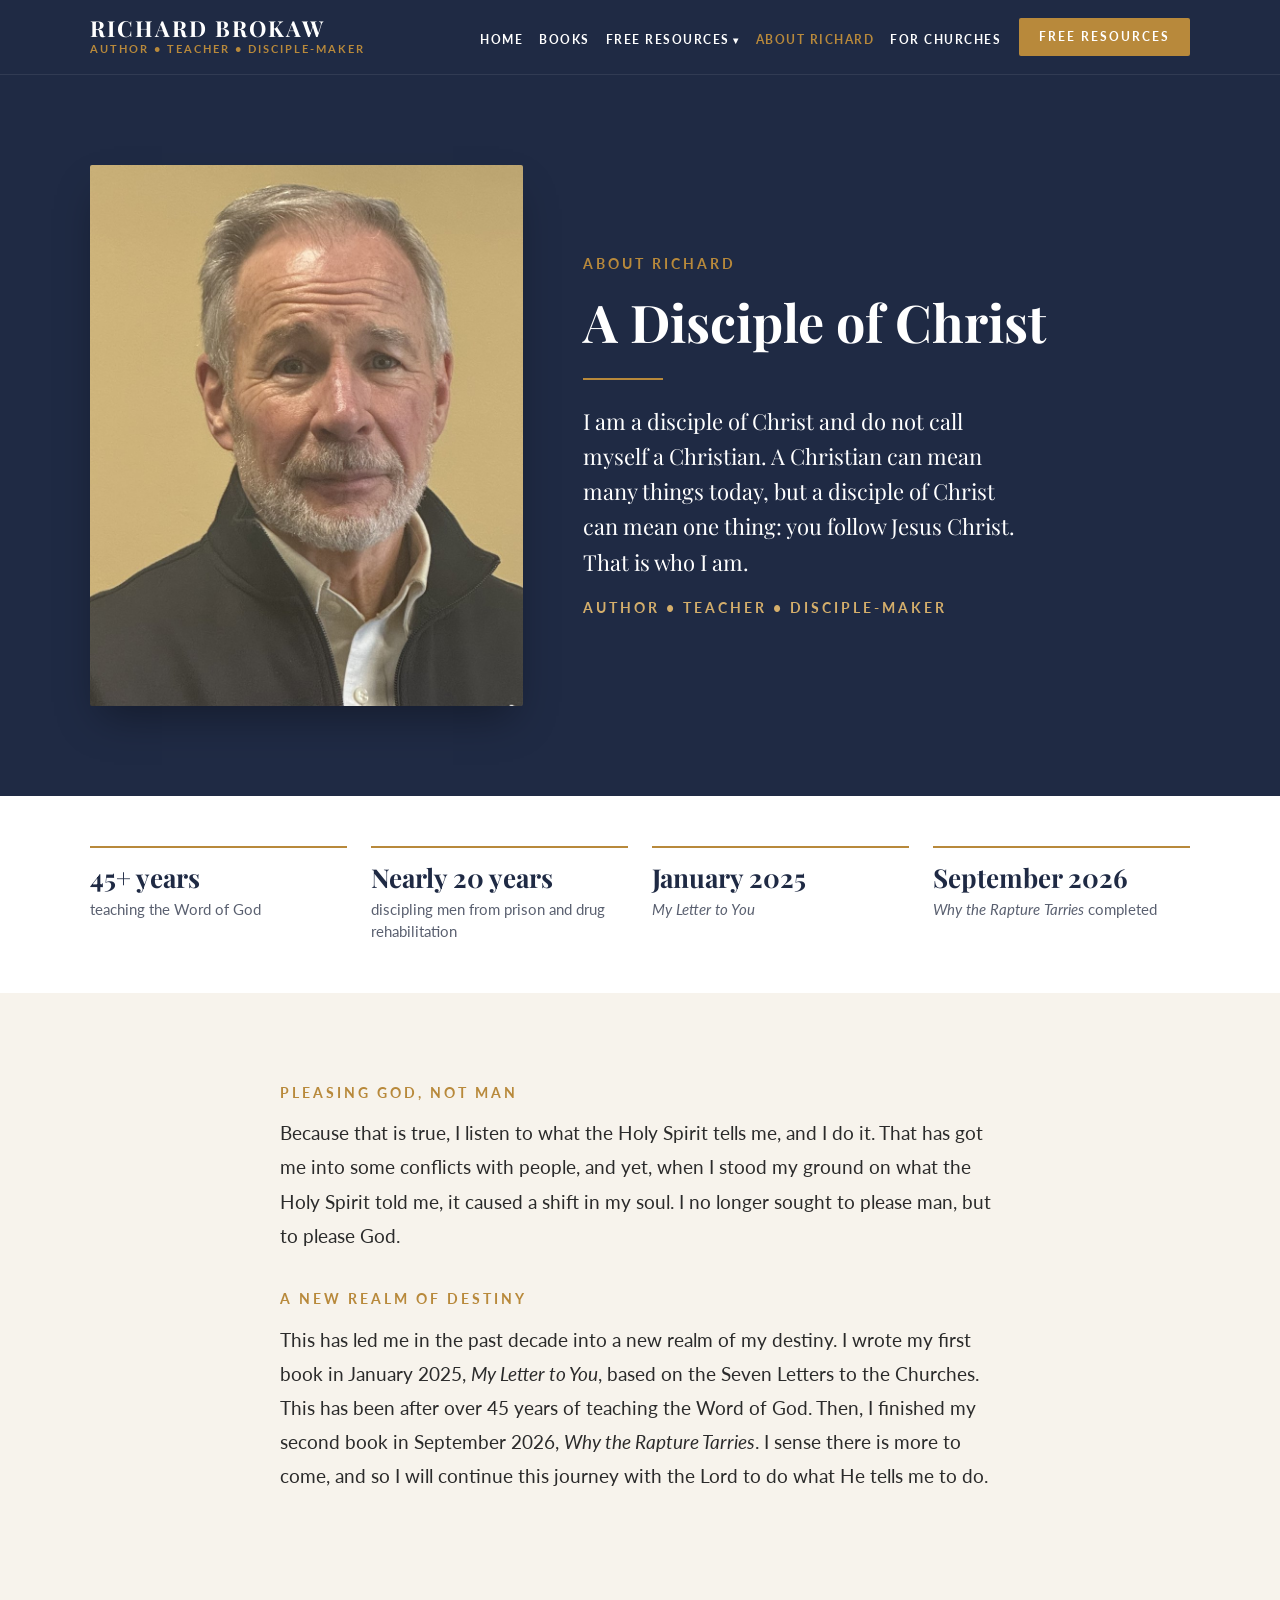
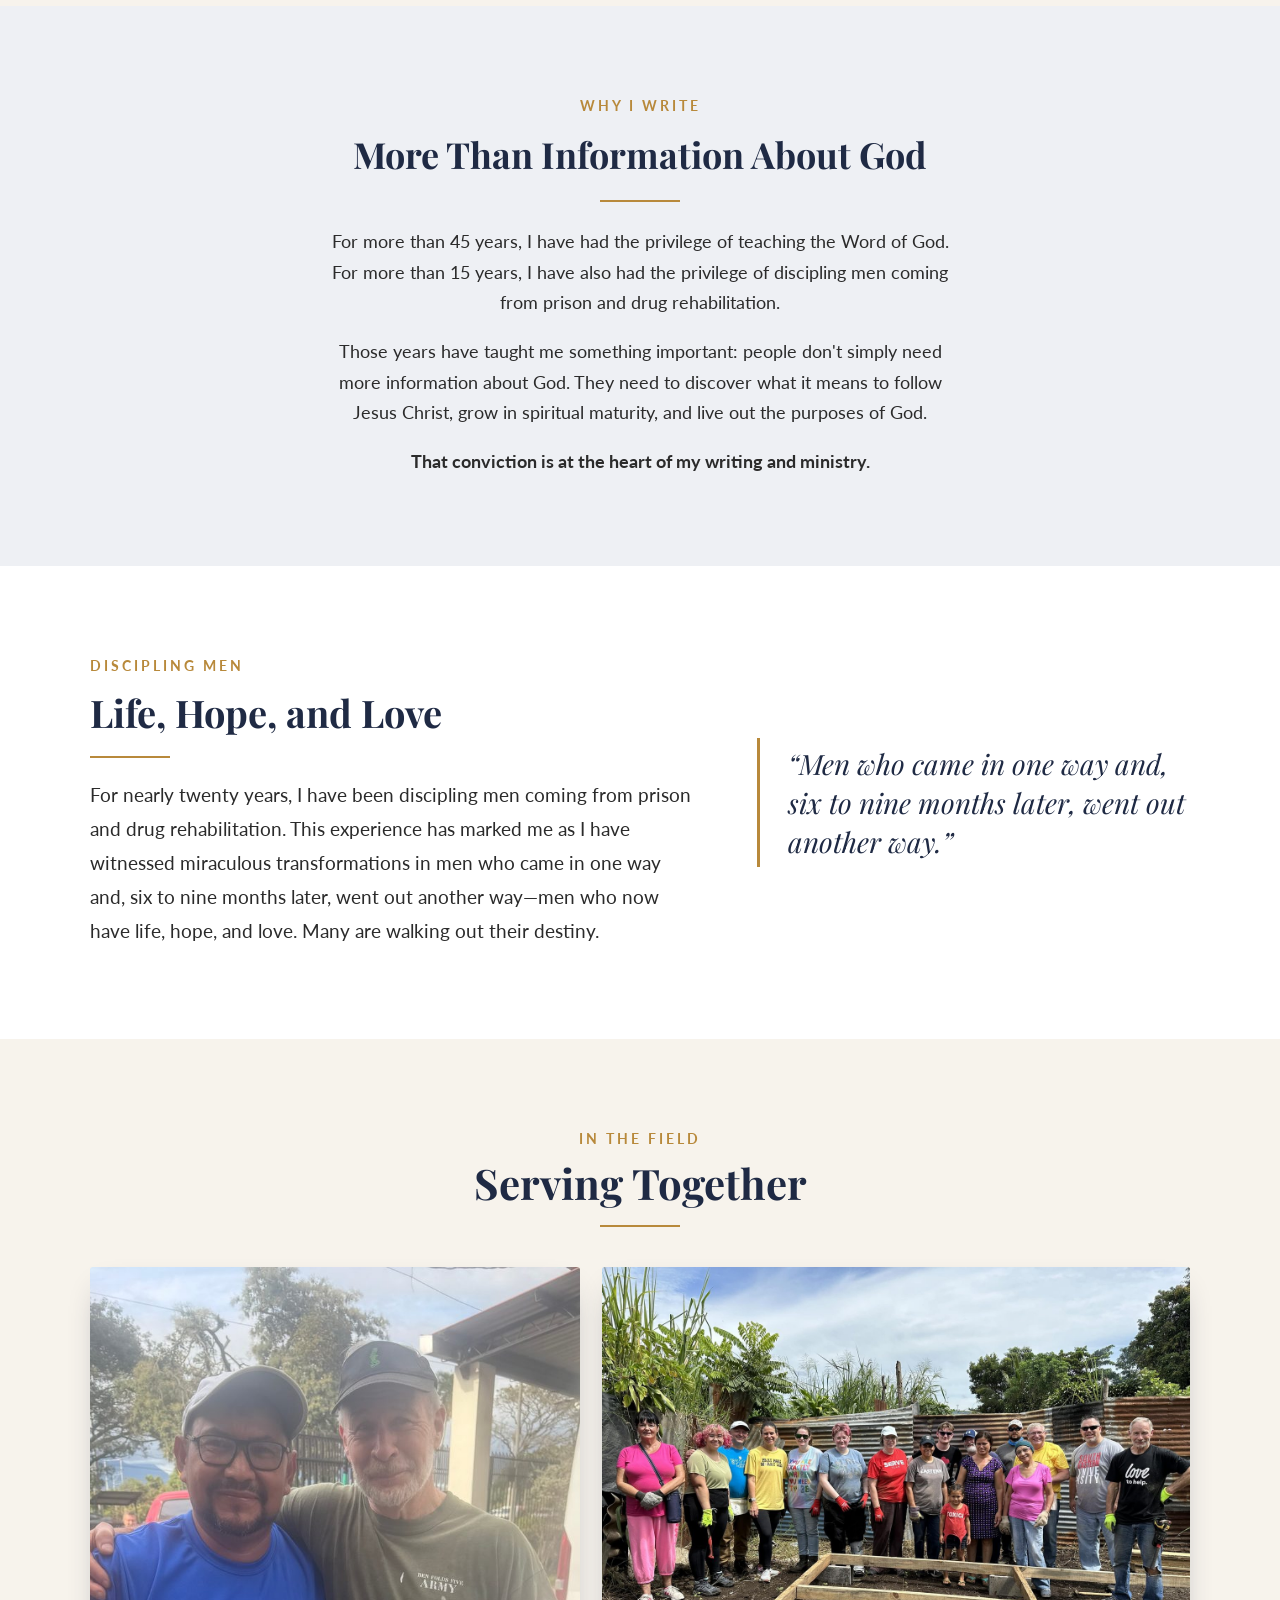
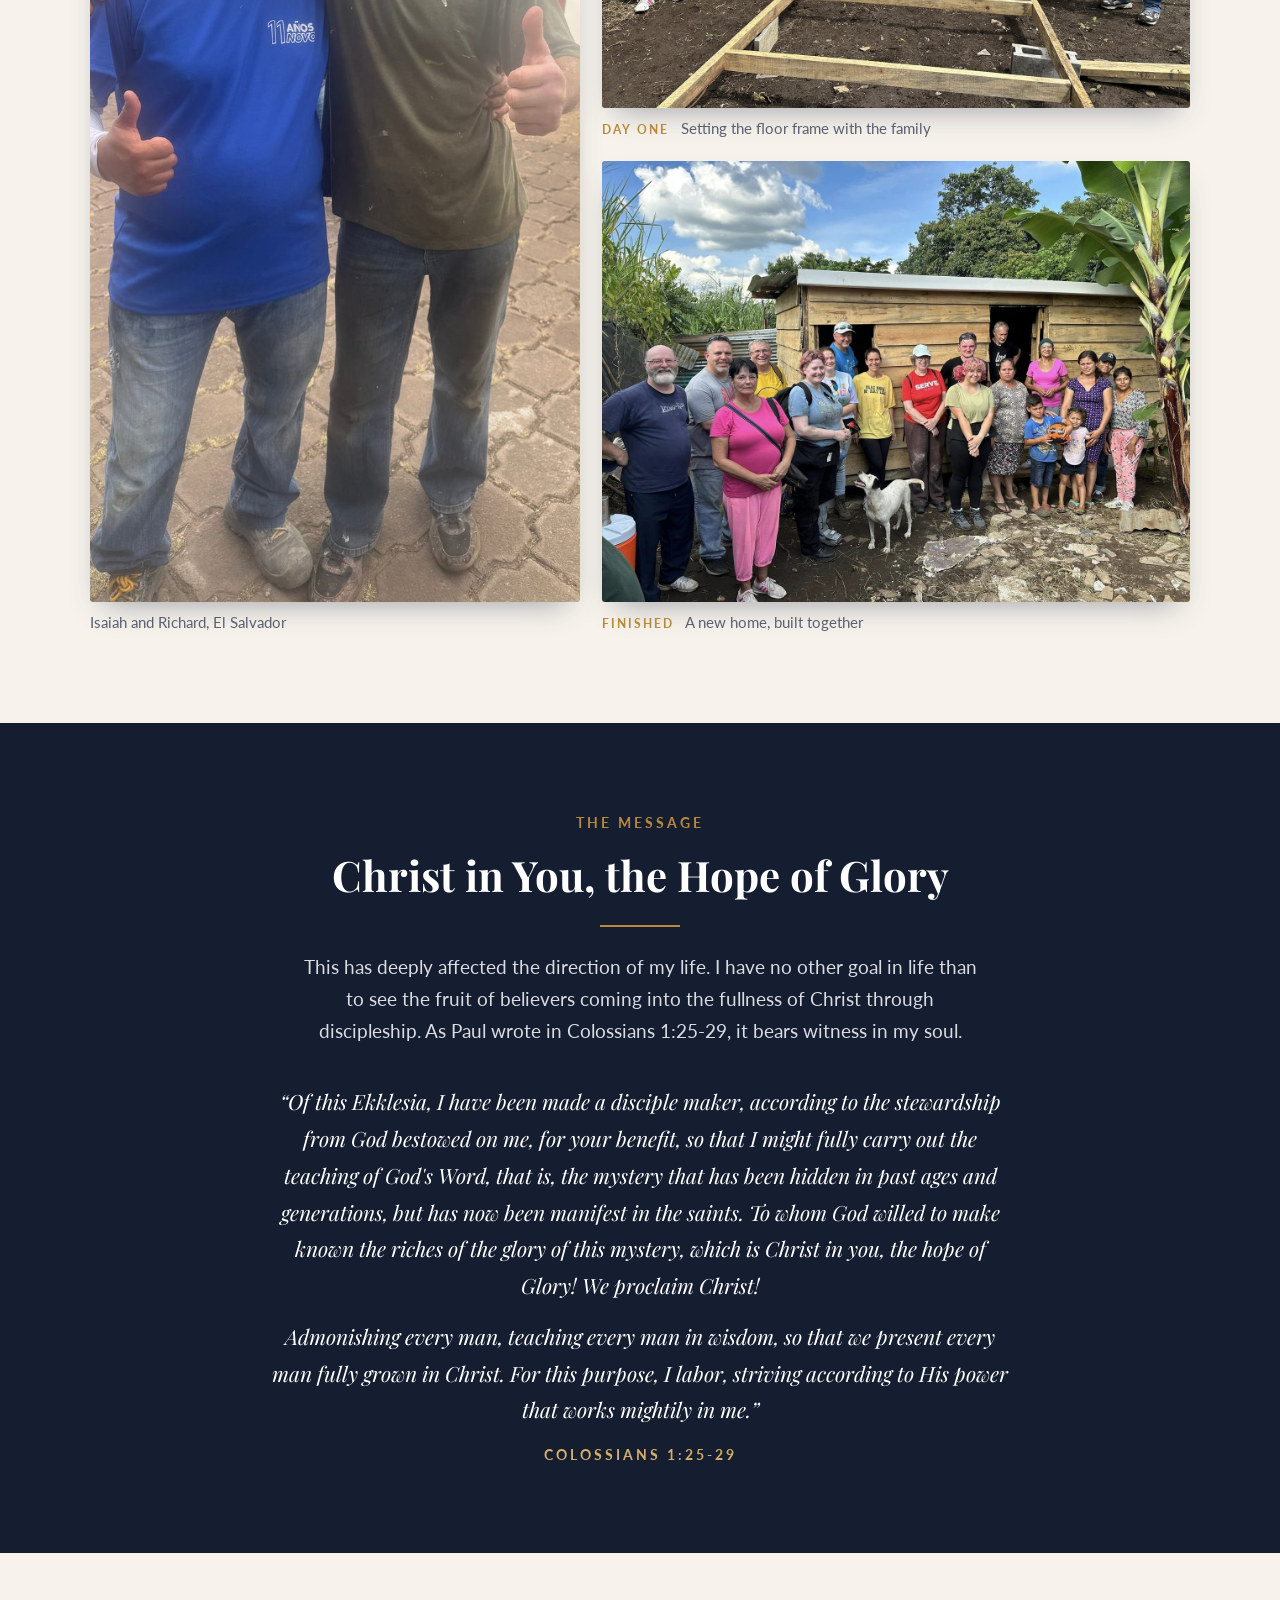
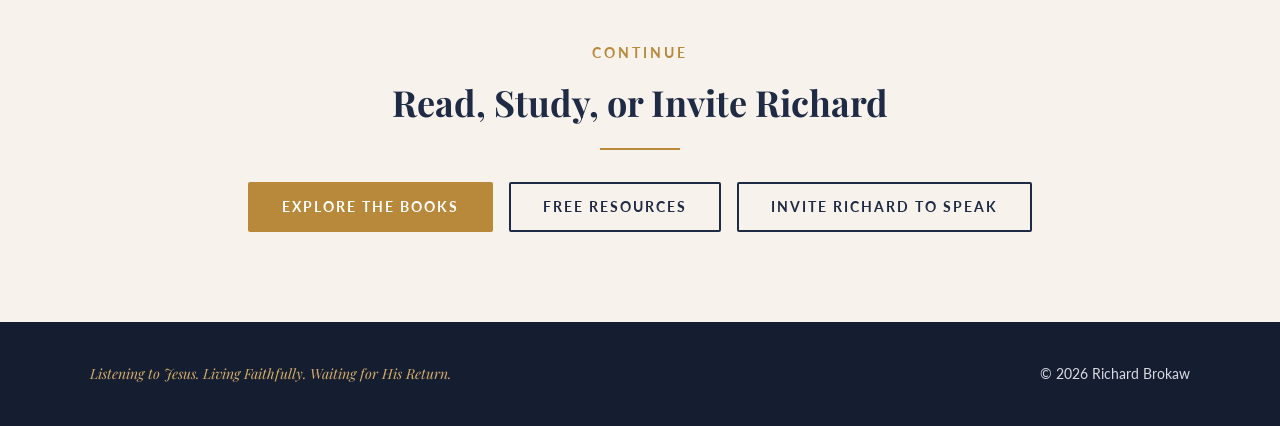
==== commit c7e89989: "About page: add Serving Together photo section (preview, awaiting approval) Three photos (Isaiah and" ====
--- a/about-richard/index.html
+++ b/about-richard/index.html
@@ -77,6 +77,29 @@
 <blockquote>“Men who came in one way and, six to nine months later, went out another way.”</blockquote>
 </div>
 </section>
+<section class="serve" id="serving">
+<div class="wrap">
+<div class="serve-head">
+<p class="eyebrow">In the Field</p>
+<h2>Serving Together</h2>
+<hr class="rule"/>
+</div>
+<div class="serve-grid">
+<figure class="ph-a">
+<img alt="Isaiah and Richard Brokaw standing arm in arm, giving a thumbs up, in El Salvador" height="1333" loading="lazy" src="../images/isaiah-and-richard-el-salvador.jpg" width="1000"/>
+<figcaption>Isaiah and Richard, El Salvador</figcaption>
+</figure>
+<figure class="ph-b">
+<img alt="The team and the family standing behind a new wooden floor frame on cinder blocks" height="1050" loading="lazy" src="../images/serving-build-foundation.jpg" width="1400"/>
+<figcaption><span>Day one</span> Setting the floor frame with the family</figcaption>
+</figure>
+<figure class="ph-c">
+<img alt="The team, the family, and their dog in front of the finished wooden home" height="1050" loading="lazy" src="../images/serving-build-finished.jpg" width="1400"/>
+<figcaption><span>Finished</span> A new home, built together</figcaption>
+</figure>
+</div>
+</div>
+</section>
 <section class="dark msg" id="the-message">
 <div class="wrap narrow center stack">
 <p class="eyebrow">The Message</p>
--- a/assets/site.css
+++ b/assets/site.css
@@ -123,6 +123,8 @@
 .soon .eyebrow { color: var(--navy); }
 .soon p { color: var(--muted); font-size: 16px; }
 .soon a { color: var(--gold); font-weight: 700; }
+.soon a.btn { color: var(--white); margin-top: 6px; }
+.soon a.btn:hover { color: var(--white); }
 
 /* resources */
 .res { background: var(--cream); }
@@ -364,3 +366,33 @@
 .rb-video { width: 100%; aspect-ratio: 16 / 9; max-width: 100%; }
 .rb-video iframe { width: 100%; height: 100%; border: 0; border-radius: 4px; display: block; }
 .ml-embedded { width: 100%; max-width: 620px; }
+
+/* library groups stacked; a one-card group shows a wide card */
+.lib .group + .group { margin-top: 44px; }
+.group.wide .rgrid { grid-template-columns: 1fr; }
+.group.wide .res-card { display: grid; grid-template-columns: minmax(0, 1fr) minmax(0, 2fr); column-gap: 30px; row-gap: 8px; align-content: start; padding: 22px; }
+.group.wide .res-card .thumb { grid-row: 1 / span 5; align-self: start; }
+.group.wide .res-card > :not(.thumb) { grid-column: 2; }
+@media (max-width: 700px) {
+  .group.wide .res-card { grid-template-columns: 1fr; }
+  .group.wide .res-card .thumb { grid-row: auto; }
+  .group.wide .res-card > :not(.thumb) { grid-column: 1; }
+}
+
+/* About: Serving Together photos */
+.serve { background: var(--cream); }
+.serve-head { display: flex; flex-direction: column; align-items: center; gap: 10px; text-align: center; margin-bottom: 34px; }
+.serve-head h2 { font-size: clamp(30px, 4vw, 42px); color: var(--navy); }
+.serve-grid { display: grid; grid-template-columns: 5fr 6fr; grid-template-rows: auto auto; gap: 22px; }
+.serve figure { margin: 0; display: flex; flex-direction: column; gap: 10px; min-width: 0; }
+.serve img { display: block; width: 100%; height: 100%; object-fit: cover; border-radius: 3px; box-shadow: 0 14px 30px -14px rgba(31,42,68,.45); max-width: 100%; }
+.serve .ph-a { grid-row: 1 / span 2; }
+.serve .ph-a img { flex: 1; min-height: 0; object-position: center 30%; }
+.serve .ph-b img, .serve .ph-c img { aspect-ratio: 4 / 3; height: auto; }
+.serve figcaption { font-size: 15px; color: var(--muted); line-height: 1.4; }
+.serve figcaption span { font: 700 12px/1 var(--body); letter-spacing: 2px; text-transform: uppercase; color: var(--gold); margin-right: 8px; }
+@media (max-width: 800px) {
+  .serve-grid { grid-template-columns: 1fr; }
+  .serve .ph-a { grid-row: auto; }
+  .serve .ph-a img { aspect-ratio: 3 / 4; flex: none; max-height: 560px; }
+}
